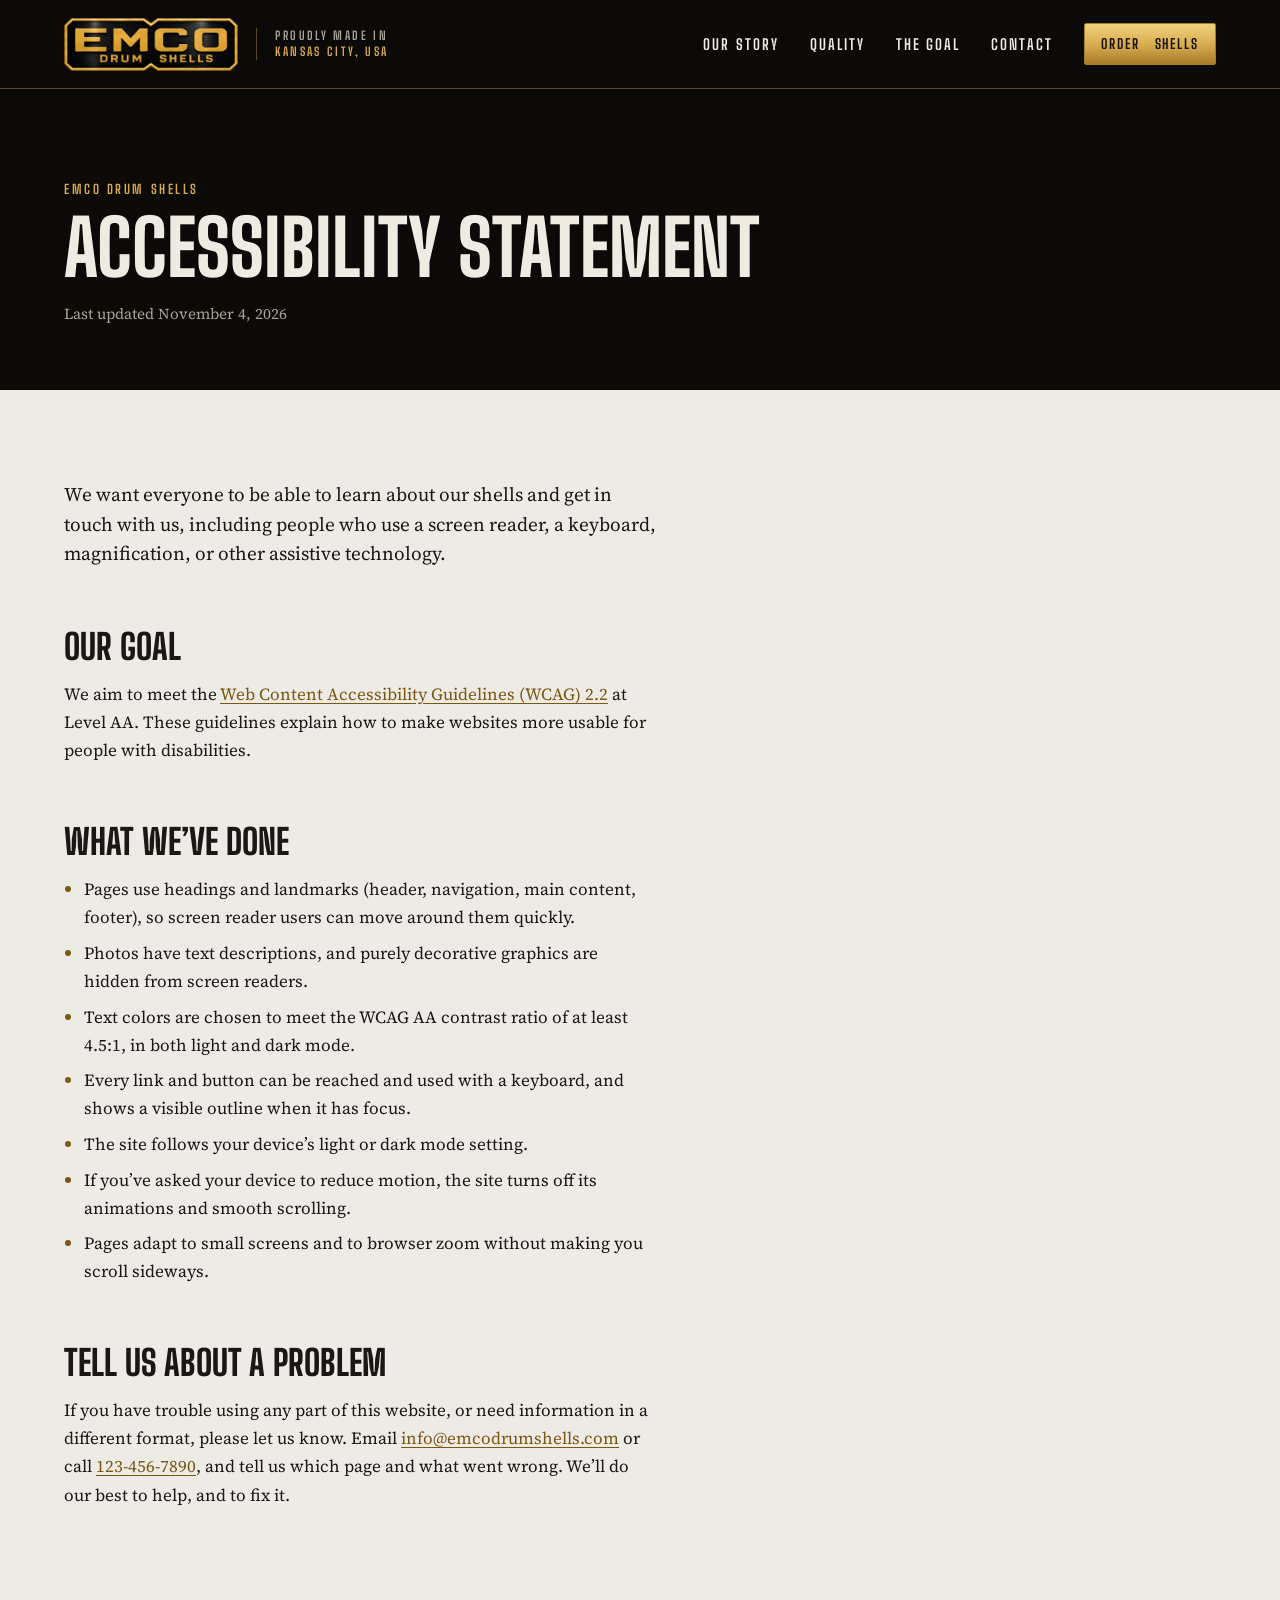
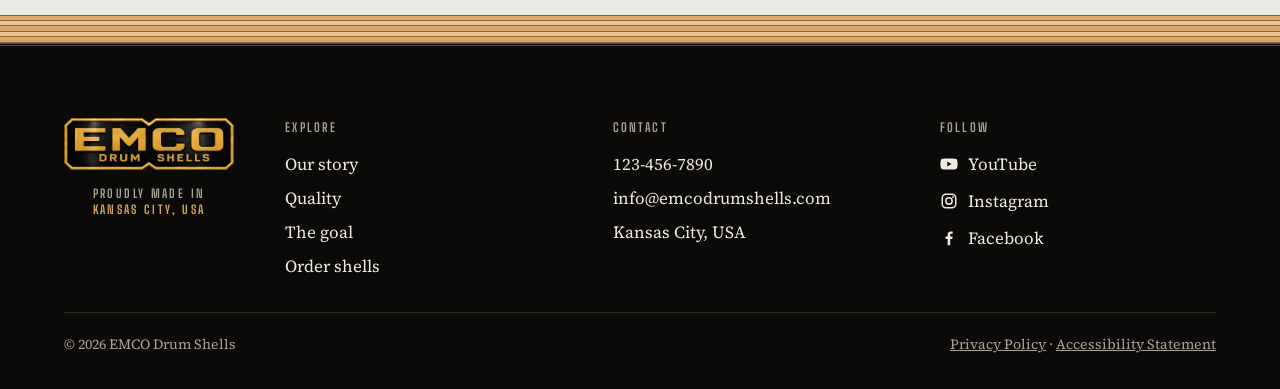
==== accessibility.html @ 79a6ce64 "Add privacy and accessibility pages and a mobile header menu Legal pages - privacy.html and accessib" ====
<!DOCTYPE html>
<html lang="en">
<head>
<meta charset="utf-8">
<meta name="viewport" content="width=device-width, initial-scale=1, viewport-fit=cover">
<title>Accessibility Statement · EMCO Drum Shells</title>
<link rel="icon" href="favicon.ico" sizes="16x16 32x32 48x48">
<link rel="icon" href="images/icon-192.png" type="image/png" sizes="192x192">
<link rel="apple-touch-icon" href="apple-touch-icon.png">
<link rel="preconnect" href="https://fonts.googleapis.com">
<link rel="preconnect" href="https://fonts.gstatic.com" crossorigin>
<link rel="stylesheet" href="https://fonts.googleapis.com/css2?family=Big+Shoulders+Display:wght@700;800;900&family=Big+Shoulders+Text:wght@600;700&family=Big+Shoulders+Stencil+Display:wght@800&family=Source+Serif+4:ital,opsz,wght@0,8..60,400;0,8..60,600;1,8..60,400&display=swap">
<link rel="stylesheet" href="styles.css">
<script src="site.js" defer></script>
</head>
<body>

<header class="masthead">
  <div class="wrap">
    <a class="brand" href="index.html">
      <img src="images/emco-logo.webp" width="800" height="243" alt="EMCO Drum Shells">
    </a>
    <p class="tagline">Proudly made in <span>Kansas City, USA</span></p>
    <nav class="nav" aria-label="Main">
      <ul class="nav-links">
        <li><a href="index.html#story">Our story</a></li>
        <li><a href="index.html#quality">Quality</a></li>
        <li><a href="index.html#goal">The goal</a></li>
        <li><a href="index.html#order">Contact</a></li>
      </ul>
      <a class="btn btn-gold" href="index.html#order">Order<span class="cta-more">&nbsp;shells</span></a>
      <details class="menu">
        <summary><span class="menu-icon" aria-hidden="true"></span><span class="visually-hidden">Menu</span></summary>
        <ul class="menu-panel">
          <li><a href="index.html#story">Our story</a></li>
          <li><a href="index.html#quality">Quality</a></li>
          <li><a href="index.html#goal">The goal</a></li>
          <li><a href="index.html#order">Contact</a></li>
        </ul>
      </details>
    </nav>
  </div>
</header>

<main>
  <header class="doc-head">
    <div class="wrap">
      <p class="eyebrow">EMCO Drum Shells</p>
      <h1>Accessibility Statement</h1>
      <p class="updated">Last updated November 4, 2026</p>
    </div>
  </header>

  <div class="doc">
    <div class="wrap">
      <div class="doc-body">
        <p class="lead">We want everyone to be able to learn about our shells and get in touch with us, including people who use a screen reader, a keyboard, magnification, or other assistive technology.</p>

        <h2>Our goal</h2>
        <p>We aim to meet the <a href="https://www.w3.org/TR/WCAG22/">Web Content Accessibility Guidelines (WCAG) 2.2</a> at Level AA. These guidelines explain how to make websites more usable for people with disabilities.</p>

        <h2>What we’ve done</h2>
        <ul>
          <li>Pages use headings and landmarks (header, navigation, main content, footer), so screen reader users can move around them quickly.</li>
          <li>Photos have text descriptions, and purely decorative graphics are hidden from screen readers.</li>
          <li>Text colors are chosen to meet the WCAG AA contrast ratio of at least 4.5:1, in both light and dark mode.</li>
          <li>Every link and button can be reached and used with a keyboard, and shows a visible outline when it has focus.</li>
          <li>The site follows your device’s light or dark mode setting.</li>
          <li>If you’ve asked your device to reduce motion, the site turns off its animations and smooth scrolling.</li>
          <li>Pages adapt to small screens and to browser zoom without making you scroll sideways.</li>
        </ul>

        <h2>Tell us about a problem</h2>
        <p>If you have trouble using any part of this website, or need information in a different format, please let us know. Email <a href="mailto:info@emcodrumshells.com">info@emcodrumshells.com</a> or call <a href="tel:+11234567890">123-456-7890</a>, and tell us which page and what went wrong. We’ll do our best to help, and to fix it.</p>
      </div>
    </div>
  </div>

  <div class="ply-edge" aria-hidden="true"></div>
</main>

<footer class="site-foot">
  <div class="wrap">
    <div class="foot-brand">
      <img src="images/emco-logo.webp" width="800" height="243" alt="EMCO Drum Shells">
      <p class="tagline">Proudly made in <span>Kansas City, USA</span></p>
    </div>
    <div class="foot-col">
      <h3>Explore</h3>
      <ul>
        <li><a href="index.html#story">Our story</a></li>
        <li><a href="index.html#quality">Quality</a></li>
        <li><a href="index.html#goal">The goal</a></li>
        <li><a href="index.html#order">Order shells</a></li>
      </ul>
    </div>
    <div class="foot-col foot-contact">
      <h3>Contact</h3>
      <ul>
        <li>123-456-7890</li>
        <li>info@emcodrumshells.com</li>
        <li>Kansas City, USA</li>
      </ul>
    </div>
    <div class="foot-col">
      <h3>Follow</h3>
      <ul class="social">
        <li><a href="#"><svg viewBox="0 0 24 24" aria-hidden="true"><path fill-rule="evenodd" d="M23 7.2a3 3 0 0 0-2.1-2.1C19 4.6 12 4.6 12 4.6s-7 0-8.9.5A3 3 0 0 0 1 7.2 31 31 0 0 0 .5 12a31 31 0 0 0 .5 4.8 3 3 0 0 0 2.1 2.1c1.9.5 8.9.5 8.9.5s7 0 8.9-.5a3 3 0 0 0 2.1-2.1 31 31 0 0 0 .5-4.8 31 31 0 0 0-.5-4.8zM9.7 15.2V8.8l5.6 3.2-5.6 3.2z"/></svg>YouTube</a></li>
        <li><a href="#"><svg viewBox="0 0 24 24" aria-hidden="true"><rect class="line" x="3" y="3" width="18" height="18" rx="5"/><circle class="line" cx="12" cy="12" r="4.2"/><circle cx="17.4" cy="6.6" r="1.25"/></svg>Instagram</a></li>
        <li><a href="#"><svg viewBox="0 0 24 24" aria-hidden="true"><path d="M13.6 21.5v-8.2h2.8l.4-3.3h-3.2V7.9c0-.9.3-1.6 1.6-1.6h1.7V3.4c-.3 0-1.3-.1-2.5-.1-2.5 0-4.2 1.5-4.2 4.3V10H7.4v3.3h2.8v8.2h3.4z"/></svg>Facebook</a></li>
      </ul>
    </div>
    <div class="legal">
      <span>&copy; 2026 EMCO Drum Shells</span>
      <span><a href="privacy.html">Privacy Policy</a> &middot; <a href="accessibility.html" aria-current="page">Accessibility Statement</a></span>
    </div>
  </div>
</footer>
</body>
</html>
---- styles.css ----
/* Layout: a black masthead carries the gold logo; the hero sets the headline over a dark shell photo, then the shop-floor photo straddles into a light ground;
   three chapters pair prose with a two-print collage (a large photo with a matted inset); a ply-edge band hands off to the black order band. */
:root {
  --ground: #EDEBE6;
  --ink: #1A1814;
  --muted: #5E5950;
  --rule: #CFCAC0;
  --band: #0B0A08;          /* heritage black */
  --band-ink: #EFEBE2;
  --band-muted: #A9A296;
  --band-line: #2A2722;
  --gold: #D6AA4E;          /* from the logo */
  --gold-hi: #F0D27E;
  --gold-lo: #A77A26;
  --gold-line: #5C4A22;
  --gold-ink: #7A5812;      /* gold for text on the light ground */
  --on-gold: #15110A;
  --veneer: #D9A86C;        /* maple */
  --veneer-alt: #E8C394;
  --glueline: #8E6234;

  --display: "Big Shoulders Display", "Arial Narrow", "Roboto Condensed", Impact, sans-serif;
  --label: "Big Shoulders Text", "Arial Narrow", "Roboto Condensed", sans-serif;
  --stencil: "Big Shoulders Stencil Display", "Big Shoulders Display", "Arial Narrow", Impact, sans-serif;
  --body: "Source Serif 4", "Source Serif Pro", Georgia, "Times New Roman", serif;

  --wrap: 1240px;
  --side: clamp(16px, 4vw, 44px);
  --head-h: 88px;
}
@media (prefers-color-scheme: dark) {
  :root:not([data-theme="light"]) {
    --ground: #161511; --ink: #ECE8DF; --muted: #A49E92; --rule: #2F2C26;
    --band: #0A0907; --band-ink: #EFEBE2; --band-muted: #A9A296; --band-line: #2A2722;
    --gold: #D6AA4E; --gold-hi: #F0D27E; --gold-lo: #A77A26; --gold-line: #5C4A22; --gold-ink: #DDB866; --on-gold: #15110A;
    --veneer: #D4A066; --veneer-alt: #E2BC8C; --glueline: #7A522A;
    color-scheme: dark;
  }
}
:root[data-theme="dark"] {
  --ground: #161511; --ink: #ECE8DF; --muted: #A49E92; --rule: #2F2C26;
  --band: #0A0907; --band-ink: #EFEBE2; --band-muted: #A9A296; --band-line: #2A2722;
  --gold: #D6AA4E; --gold-hi: #F0D27E; --gold-lo: #A77A26; --gold-line: #5C4A22; --gold-ink: #DDB866; --on-gold: #15110A;
  --veneer: #D4A066; --veneer-alt: #E2BC8C; --glueline: #7A522A;
  color-scheme: dark;
}

*, *::before, *::after { box-sizing: border-box; }
html { -webkit-text-size-adjust: 100%; }
@media (prefers-reduced-motion: no-preference) { html { scroll-behavior: smooth; } }
body {
  margin: 0;
  background: var(--ground);
  color: var(--ink);
  font-family: var(--body);
  font-size: 1.0625rem;
  line-height: 1.65;
  font-optical-sizing: auto;
}
body::before {
  content: ""; position: fixed; inset: 0 0 auto;
  height: env(safe-area-inset-top, 0px); z-index: 10;
  background: var(--band);
}
a { color: inherit; }
:focus-visible { outline: 2px solid var(--gold); outline-offset: 3px; }
img { max-width: 100%; }

.wrap {
  max-width: var(--wrap);
  margin-inline: auto;
  padding-left: max(var(--side), env(safe-area-inset-left, 0px));
  padding-right: max(var(--side), env(safe-area-inset-right, 0px));
}
.eyebrow {
  font-family: var(--label);
  font-weight: 700;
  font-size: .8rem;
  letter-spacing: .2em;
  text-transform: uppercase;
  margin: 0;
}

/* ---------- Masthead ---------- */
.masthead {
  position: sticky;
  top: env(safe-area-inset-top, 0px);
  z-index: 9;
  background: var(--band);
  color: var(--band-ink);
  border-bottom: 1px solid var(--gold-line);
}
.masthead .wrap {
  min-height: var(--head-h);
  display: flex;
  align-items: center;
  gap: 18px;
}
.brand { display: block; flex: none; line-height: 0; }
.brand img { display: block; height: 53px; width: auto; }
.tagline {
  margin: 0;
  padding-left: 18px;
  border-left: 1px solid var(--gold-line);
  font-family: var(--label);
  font-weight: 700;
  font-size: .74rem;
  line-height: 1.35;
  letter-spacing: .2em;
  text-transform: uppercase;
  color: var(--band-muted);
  white-space: nowrap;
}
.tagline span { display: block; color: var(--gold); }

.nav { display: flex; align-items: center; gap: clamp(18px, 2.4vw, 34px); margin-left: auto; }
.nav-links { display: flex; gap: clamp(18px, 2.4vw, 34px); list-style: none; margin: 0; padding: 0; }
.nav-links a {
  font-family: var(--label);
  font-weight: 700;
  font-size: .92rem;
  letter-spacing: .14em;
  text-transform: uppercase;
  text-decoration: none;
  padding-block: 6px;
  border-bottom: 2px solid transparent;
  transition: border-color .2s, color .2s;
}
.nav-links a:hover { border-bottom-color: var(--gold); color: var(--gold); }

.btn {
  display: inline-flex;
  align-items: center;
  gap: 10px;
  font-family: var(--label);
  font-weight: 700;
  font-size: .95rem;
  letter-spacing: .14em;
  text-transform: uppercase;
  text-decoration: none;
  white-space: nowrap;
  padding: 12px 20px 11px;
  border-radius: 2px;
  border: 1px solid transparent;
  transition: transform .15s, border-color .2s, color .2s, filter .2s;
}
.btn:hover { transform: translateY(-1px); }
.btn-gold {
  background: linear-gradient(to bottom, var(--gold-hi), var(--gold) 55%, var(--gold-lo));
  border-color: var(--gold-lo);
  color: var(--on-gold);
}
.btn-gold:hover { filter: brightness(1.06); }
.btn-line { border-color: var(--gold-line); color: var(--band-ink); }
.btn-line:hover { border-color: var(--gold); color: var(--gold); }
.masthead .btn { padding: 9px 16px 8px; font-size: .85rem; }

/* Menu: a <details> disclosure that replaces the inline links at ≤1080px. The summary is the hamburger,
   and the panel drops below the masthead, its containing block (sticky counts as positioned). */
.menu { display: none; }
.menu > summary {
  list-style: none;
  display: block;
  position: relative;
  width: 42px;
  height: 42px;
  border: 1px solid var(--gold-line);
  border-radius: 2px;
  color: var(--band-ink);
  cursor: pointer;
  transition: border-color .2s, color .2s;
}
.menu > summary::-webkit-details-marker { display: none; }
.menu > summary:hover, .menu[open] > summary { border-color: var(--gold); color: var(--gold); }
.menu-icon, .menu-icon::before, .menu-icon::after {
  position: absolute;
  width: 20px;
  height: 2px;
  border-radius: 1px;
  background: currentColor;
}
.menu-icon { left: 50%; top: 50%; margin: -1px 0 0 -10px; }
.menu-icon::before, .menu-icon::after { content: ""; left: 0; }
.menu-icon::before { top: -6px; }
.menu-icon::after { top: 6px; }
.menu[open] .menu-icon { background: transparent; }
.menu[open] .menu-icon::before { top: 0; transform: rotate(45deg); }
.menu[open] .menu-icon::after { top: 0; transform: rotate(-45deg); }
@media (prefers-reduced-motion: no-preference) {
  .menu-icon::before, .menu-icon::after { transition: top .2s, transform .2s; }
}
.menu-panel {
  position: absolute;
  left: 0;
  right: 0;
  top: calc(100% + 1px);
  list-style: none;
  margin: 0;
  padding: 4px max(var(--side), env(safe-area-inset-right, 0px)) 12px max(var(--side), env(safe-area-inset-left, 0px));
  background: var(--band);
  border-bottom: 1px solid var(--gold-line);
  box-shadow: 0 16px 28px rgb(0 0 0 / .35);
}
.menu-panel li + li { border-top: 1px solid var(--band-line); }
.menu-panel a {
  display: block;
  padding: 14px 0;
  font-family: var(--label);
  font-weight: 700;
  font-size: 1rem;
  letter-spacing: .14em;
  text-transform: uppercase;
  text-decoration: none;
  transition: color .2s;
}
.menu-panel a:hover { color: var(--gold); }

.visually-hidden {
  position: absolute !important;
  width: 1px;
  height: 1px;
  margin: -1px;
  padding: 0;
  overflow: hidden;
  clip-path: inset(50%);
  white-space: nowrap;
  border: 0;
}

/* ---------- Hero ---------- */
.hero { color: var(--band-ink); }
/* The shell photo sits behind the headline; its own black left half holds the type, and it fades to black at the foot. */
.hero-top {
  background:
    linear-gradient(to bottom, transparent 62%, var(--band)),
    linear-gradient(to right, var(--band) 0%, color-mix(in srgb, var(--band) 55%, transparent) 34%, transparent 58%),
    url("images/hero-shell.jpg") right center / cover no-repeat,
    var(--band);
}
.hero-top .wrap {
  padding-block: clamp(56px, 9vw, 140px) clamp(48px, 7vw, 112px);
  display: grid;
  gap: clamp(28px, 3.6vw, 44px);
}
.hero-floor {
  --straddle: clamp(70px, 13vw, 210px);
  background: linear-gradient(to bottom, var(--band) calc(100% - var(--straddle)), var(--ground) calc(100% - var(--straddle)));
}
.hero .eyebrow { color: var(--gold); }
.hero h1 {
  font-family: var(--display);
  font-weight: 800;
  text-transform: uppercase;
  font-size: clamp(2.5rem, 5.6vw, 5rem);
  line-height: .86;
  letter-spacing: .004em;
  margin: 14px 0 0;
  text-wrap: balance;
  max-width: 12.5em;
}
.hero h1 span { display: block; color: var(--gold); margin-top: .12em; }
.hero h1 .no-more { color: var(--band-ink); }
.hero-meta {
  display: grid;
  grid-template-columns: minmax(0, 1fr) auto;
  align-items: end;
  gap: 24px 48px;
}
.lede { margin: 0; max-width: 50ch; font-size: clamp(1.1rem, 1.6vw, 1.28rem); line-height: 1.55; color: var(--band-ink); }
.actions { display: flex; flex-wrap: wrap; gap: 12px; }

.floor { margin: 0; }
.floor-photo {
  position: relative;
  aspect-ratio: 2000 / 1120;
  max-width: 100%;
  border-radius: 2px;
  overflow: hidden;
  background: var(--band-line);
}
.floor-photo img { display: block; width: 100%; height: 100%; object-fit: cover; }
.press { position: absolute; left: var(--x); top: var(--y); width: 0; height: 0; }
.press::before {
  content: "";
  position: absolute; left: -5px; top: -5px;
  width: 10px; height: 10px; border-radius: 50%;
  background: var(--gold);
  box-shadow: 0 0 0 3px rgb(0 0 0 / .4);
}
.press span {
  position: absolute;
  bottom: 32px; left: 0;
  transform: translateX(-50%);
  font-family: var(--stencil);
  font-weight: 800;
  font-size: clamp(.95rem, 1.35vw, 1.2rem);
  line-height: 1;
  letter-spacing: .03em;
  white-space: nowrap;
  background: linear-gradient(to bottom, var(--gold-hi), var(--gold) 60%);
  color: var(--on-gold);
  padding: 5px 8px 4px;
  border-radius: 2px;
  box-shadow: 0 2px 8px rgb(0 0 0 / .35);
  transition: transform .2s ease;
}
.press span::after {
  content: "";
  position: absolute; top: 100%; left: 50%;
  width: 2px; height: 27px;
  background: var(--gold);
  transform: translateX(-50%);
}
.press.is-lit span { transform: translateX(-50%) translateY(-5px) scale(1.14); }

.floor figcaption {
  display: flex;
  flex-wrap: wrap;
  align-items: center;
  justify-content: space-between;
  gap: 12px 24px;
  padding-top: 14px;
  color: var(--muted);
  font-size: .95rem;
}
.sizes { display: flex; flex-wrap: wrap; gap: 6px; list-style: none; margin: 0; padding: 0; }
.sizes li {
  font-family: var(--stencil);
  font-weight: 800;
  font-size: 1.05rem;
  line-height: 1;
  color: var(--ink);
  border: 1px solid var(--rule);
  border-radius: 2px;
  padding: 6px 9px 5px;
  transition: background-color .2s, border-color .2s, color .2s;
}
.sizes li.is-lit { background: var(--gold); border-color: var(--gold); color: var(--on-gold); }

@media (prefers-reduced-motion: no-preference) {
  .press span { animation: drop .6s cubic-bezier(.2, .8, .3, 1.2) both; animation-delay: calc(var(--i) * 90ms + 250ms); }
  .press::before { animation: ping 1.6s ease-out 2; animation-delay: calc(var(--i) * 90ms + 500ms); }
}
@keyframes drop { from { transform: translateX(-50%) translateY(-14px); } }
@keyframes ping {
  0% { box-shadow: 0 0 0 3px rgb(0 0 0 / .4), 0 0 0 0 var(--gold); }
  100% { box-shadow: 0 0 0 3px rgb(0 0 0 / .4), 0 0 0 16px transparent; }
}

/* ---------- Chapters ---------- */
.chapter { padding-block: clamp(64px, 9vw, 128px); scroll-margin-top: var(--head-h); }
.chapter + .chapter { border-top: 3px double var(--rule); }
.chapter .wrap {
  display: grid;
  grid-template-columns: minmax(0, 1fr) minmax(0, 440px);
  gap: 32px clamp(32px, 7vw, 112px);
  align-items: start;
}
.chapter.flip .wrap { grid-template-columns: minmax(0, 440px) minmax(0, 1fr); }
.chapter.flip .prose { grid-column: 2; grid-row: 1; }
.chapter.flip .collage { grid-column: 1; grid-row: 1; }
.prose { min-width: 0; }
.prose .eyebrow { color: var(--gold-ink); margin-bottom: 14px; }
.prose h2.eyebrow { font-family: var(--label); font-weight: 700; font-size: .8rem; line-height: inherit; }
.chapter h2 {
  font-family: var(--display);
  font-weight: 800;
  text-transform: uppercase;
  font-size: clamp(2.6rem, 6vw, 4.8rem);
  line-height: .88;
  margin: 0 0 .4em;
  text-wrap: balance;
}
.prose p { max-width: 62ch; margin: 0 0 1.05em; }
.prose p.lead { font-size: clamp(1.15rem, 1.5vw, 1.3rem); line-height: 1.55; }
.prose p:last-child { margin-bottom: 0; }
.prose p.statement {
  font-family: var(--display);
  font-weight: 700;
  font-size: clamp(1.9rem, 3.4vw, 2.8rem);
  line-height: 1.02;
  letter-spacing: .005em;
  color: var(--gold-ink);
  text-wrap: balance;
  max-width: 22ch;
  margin: .6em 0 .55em;
}
.statement em { font-style: normal; color: var(--ink); }

/* Collage: a large print with a matted inset laid over its lower corner */
.collage { margin: 0; min-width: 0; }
.collage img { display: block; width: 100%; height: auto; }
.collage .main { border-radius: 2px; }
.collage .inset {
  position: relative;
  z-index: 1;
  width: 56%;
  margin: -24% -8% 0 auto;
  border: 8px solid var(--ground);
  background: var(--ground);
  box-shadow: 0 16px 34px rgb(0 0 0 / .24);
}
.chapter.flip .collage .inset { margin: -24% auto 0 -8%; }
.collage figcaption {
  font-family: var(--label);
  font-weight: 700;
  font-size: .76rem;
  letter-spacing: .16em;
  text-transform: uppercase;
  color: var(--muted);
  margin-top: 14px;
}
.collage figcaption span { color: var(--gold-ink); }

/* Lineage: the three eras named in the story, in order */
.lineage {
  grid-column: 1 / -1;
  list-style: none;
  margin: clamp(24px, 4vw, 48px) 0 0;
  padding: 0;
  display: grid;
  grid-template-columns: repeat(3, minmax(0, 1fr));
  border-top: 2px solid var(--ink);
}
.lineage li { position: relative; padding: 26px 32px 0 0; min-width: 0; }
.lineage li::before {
  content: "";
  position: absolute; top: -8px; left: 0;
  width: 14px; height: 14px; border-radius: 50%;
  background: var(--ground);
  border: 2px solid var(--ink);
}
.lineage li:last-child::before { background: var(--gold); border-color: var(--gold); }
.lineage .era { font-family: var(--label); font-weight: 700; font-size: .78rem; letter-spacing: .18em; text-transform: uppercase; color: var(--gold-ink); }
.lineage h3 { font-family: var(--display); font-weight: 800; text-transform: uppercase; font-size: 1.7rem; line-height: 1; margin: 8px 0 8px; }
.lineage p { margin: 0; color: var(--muted); font-size: 1rem; line-height: 1.55; max-width: 34ch; }

/* What gives a shell its life */
.factors { grid-column: 1 / -1; margin-top: clamp(24px, 4vw, 48px); }
.factors .eyebrow { color: var(--gold-ink); margin-bottom: 18px; }
.factors ul { list-style: none; margin: 0; padding: 0; display: grid; grid-template-columns: repeat(3, minmax(0, 1fr)); gap: 0 clamp(20px, 3vw, 40px); }
.factors li { border-top: 1px solid var(--rule); padding-top: 18px; min-width: 0; }
.ply-swatch {
  display: block;
  width: 56px; height: 15px;
  margin-bottom: 16px;
  border-radius: 1px;
  background: linear-gradient(to bottom,
    var(--glueline) 0 1px, var(--veneer) 1px 4px, var(--glueline) 4px 5px,
    var(--veneer-alt) 5px 8px, var(--glueline) 8px 9px, var(--veneer) 9px 13px,
    var(--glueline) 13px 14px, var(--veneer-alt) 14px 15px);
}
.factors li:nth-child(2) .ply-swatch { background: linear-gradient(to bottom,
    var(--glueline) 0 2px, var(--veneer) 2px 6px, var(--glueline) 6px 8px, var(--veneer-alt) 8px 13px, var(--glueline) 13px 15px); }
.factors li:nth-child(3) .ply-swatch { background: linear-gradient(to bottom,
    var(--glueline) 0 1px, var(--veneer-alt) 1px 3px, var(--glueline) 3px 4px, var(--veneer) 4px 6px, var(--glueline) 6px 7px,
    var(--veneer-alt) 7px 9px, var(--glueline) 9px 10px, var(--veneer) 10px 12px, var(--glueline) 12px 13px, var(--veneer-alt) 13px 15px); }
.factors h3 { font-family: var(--display); font-weight: 800; text-transform: uppercase; font-size: 1.6rem; line-height: 1; margin: 0 0 8px; }
.factors li p { margin: 0; color: var(--muted); font-size: 1rem; line-height: 1.55; max-width: 32ch; }

/* ---------- Ply edge + order band ---------- */
.ply-edge {
  height: 28px;
  background: linear-gradient(to bottom,
    var(--glueline) 0 1px, var(--veneer) 1px 5px, var(--glueline) 5px 6px,
    var(--veneer-alt) 6px 10px, var(--glueline) 10px 11px, var(--veneer) 11px 16px,
    var(--glueline) 16px 17px, var(--veneer-alt) 17px 21px, var(--glueline) 21px 22px,
    var(--veneer) 22px 27px, var(--glueline) 27px 28px);
}
.order { background: var(--band); color: var(--band-ink); scroll-margin-top: var(--head-h); }
.order .wrap {
  padding-block: clamp(64px, 9vw, 120px);
  display: grid;
  grid-template-columns: minmax(0, 1.1fr) minmax(0, 1fr);
  gap: 40px clamp(32px, 7vw, 112px);
  align-items: start;
}
.order .eyebrow { color: var(--gold); margin-bottom: 14px; }
.order h2 {
  font-family: var(--display);
  font-weight: 800;
  text-transform: uppercase;
  font-size: clamp(2.6rem, 5.6vw, 4.6rem);
  line-height: .88;
  margin: 0 0 .4em;
  text-wrap: balance;
}
.order p { margin: 0; max-width: 48ch; color: var(--band-ink); font-size: clamp(1.08rem, 1.4vw, 1.2rem); line-height: 1.6; }
.contact { margin: 0; display: grid; }
.contact > div {
  display: grid;
  grid-template-columns: minmax(0, 1fr) auto;
  align-items: center;
  gap: 4px 16px;
  padding-block: 18px;
  border-top: 1px solid var(--band-line);
}
.contact > div:last-child { border-bottom: 1px solid var(--band-line); }
.contact dt { grid-column: 1 / -1; font-family: var(--label); font-weight: 700; font-size: .76rem; letter-spacing: .18em; text-transform: uppercase; color: var(--band-muted); }
.contact dd { margin: 0; min-width: 0; font-family: var(--display); font-weight: 700; font-size: clamp(1.45rem, 2.6vw, 2rem); line-height: 1.1; letter-spacing: .01em; overflow-wrap: anywhere; }
.contact dd a { text-decoration: none; }
.contact dd a:hover { color: var(--gold); }
.copy {
  font-family: var(--label);
  font-weight: 700;
  font-size: .76rem;
  letter-spacing: .16em;
  text-transform: uppercase;
  color: var(--band-ink);
  background: transparent;
  border: 1px solid var(--gold-line);
  border-radius: 2px;
  padding: 7px 12px 6px;
  min-width: 82px;
  cursor: pointer;
  transition: border-color .2s, color .2s;
}
.copy:hover { border-color: var(--gold); color: var(--gold); }

/* ---------- Document pages (privacy.html, accessibility.html) ---------- */
/* A black title band under the masthead, then a single readable column on the light ground. */
.doc-head { background: var(--band); color: var(--band-ink); }
.doc-head .wrap { padding-block: clamp(48px, 7vw, 104px) clamp(40px, 5vw, 72px); }
.doc-head .eyebrow { color: var(--gold); }
.doc-head h1 {
  font-family: var(--display);
  font-weight: 800;
  text-transform: uppercase;
  font-size: clamp(2.6rem, 6vw, 4.8rem);
  line-height: .88;
  margin: 14px 0 0;
  text-wrap: balance;
}
.doc-head .updated { margin: 20px 0 0; color: var(--band-muted); font-size: .95rem; }
.doc .wrap { padding-block: clamp(48px, 7vw, 96px); }
.doc-body { max-width: 66ch; }
.doc-body .lead { font-size: clamp(1.15rem, 1.5vw, 1.3rem); line-height: 1.55; }
.doc-body h2 {
  font-family: var(--display);
  font-weight: 800;
  text-transform: uppercase;
  font-size: clamp(1.7rem, 3vw, 2.2rem);
  line-height: 1;
  margin: 1.7em 0 .45em;
}
.doc-body p, .doc-body ul { margin: 0 0 1em; }
.doc-body ul { padding-left: 1.2em; }
.doc-body li { margin-bottom: .45em; }
.doc-body li::marker { color: var(--gold-ink); }
.doc-body a { color: var(--gold-ink); text-underline-offset: .15em; overflow-wrap: anywhere; }
.doc-body a:hover { color: var(--ink); }
/* The bright gold focus ring is only 1.8:1 on the light ground; the darker gold clears 3:1 in both schemes. */
.doc :focus-visible { outline-color: var(--gold-ink); }

/* ---------- Footer ---------- */
.site-foot { background: var(--band); color: var(--band-ink); border-top: 3px double var(--gold-line); }
.site-foot .wrap {
  padding-block: clamp(48px, 6vw, 72px) 32px;
  display: grid;
  grid-template-columns: auto repeat(3, minmax(0, 1fr));
  gap: 32px clamp(24px, 4vw, 56px);
  align-items: start;
}
/* Logo with the made-in tagline centered beneath it; the block shrinks to the logo's width even when it spans the grid row. */
.foot-brand { display: grid; justify-items: center; justify-self: start; gap: 16px; }
.foot-brand img { display: block; width: 170px; height: auto; }
.foot-brand .tagline { padding-left: 0; border-left: 0; text-align: center; }
.foot-col { min-width: 0; overflow-wrap: anywhere; }
.foot-col h3 { font-family: var(--label); font-weight: 700; font-size: .76rem; letter-spacing: .18em; text-transform: uppercase; color: var(--band-muted); margin: 0 0 12px; }
.foot-col ul { list-style: none; margin: 0; padding: 0; display: grid; gap: 6px; }
.foot-col a { text-decoration: none; }
.foot-col a:hover { color: var(--gold); }
.social a { display: inline-flex; align-items: center; gap: 10px; }
.social svg { width: 18px; height: 18px; flex: none; fill: currentColor; }
.social svg .line { fill: none; stroke: currentColor; stroke-width: 2; }
.legal {
  grid-column: 1 / -1;
  display: flex;
  flex-wrap: wrap;
  justify-content: space-between;
  gap: 8px 24px;
  border-top: 1px solid var(--band-line);
  padding-top: 20px;
  font-size: .88rem;
  color: var(--band-muted);
}

/* ---------- Narrow screens ---------- */
@media (max-width: 1080px) {
  .nav-links { display: none; }
  .menu { display: block; }
  .nav { gap: 10px; }
}
@media (max-width: 860px) {
  .hero-meta { grid-template-columns: minmax(0, 1fr); }
  .chapter .wrap, .chapter.flip .wrap { grid-template-columns: minmax(0, 1fr); }
  .chapter.flip .prose, .chapter.flip .collage { grid-column: auto; grid-row: auto; }
  .collage { max-width: 560px; }
  .collage .inset, .chapter.flip .collage .inset { width: 58%; margin: -20% 0 0 auto; }
  .chapter.flip .collage .inset { margin: -20% auto 0 0; }
  .order .wrap { grid-template-columns: minmax(0, 1fr); }
  .site-foot .wrap { grid-template-columns: repeat(3, minmax(0, 1fr)); }
  .foot-brand { grid-column: 1 / -1; }
}
@media (max-width: 640px) {
  :root { --head-h: 70px; }
  .masthead .wrap { gap: 12px; }
  .brand img { height: 39px; }
  .masthead .tagline { padding-left: 12px; font-size: .62rem; letter-spacing: .16em; }
  .presses { display: none; }
  .hero-top {
    background:
      linear-gradient(to bottom, color-mix(in srgb, var(--band) 40%, transparent), var(--band) 96%),
      url("images/hero-shell.jpg") 70% center / cover no-repeat,
      var(--band);
  }
  .lineage { grid-template-columns: minmax(0, 1fr); border-top: 0; border-left: 2px solid var(--ink); margin-left: 7px; }
  .lineage li { padding: 0 0 28px 26px; }
  .lineage li:last-child { padding-bottom: 0; }
  .lineage li::before { top: 4px; left: -8px; }
  .factors ul { grid-template-columns: minmax(0, 1fr); gap: 24px; }
  .site-foot .wrap { grid-template-columns: minmax(0, 1fr) minmax(0, 1fr); }
  .foot-contact { grid-column: 1 / -1; order: 3; }
  .legal { order: 4; }
}
@media (max-width: 480px) {
  .cta-more { display: none; }
  .masthead .btn { padding-inline: 12px; }
  /* Logo, Order and the menu button fill a phone-width header; the made-in line stays in the footer. */
  .masthead .tagline { display: none; }
}
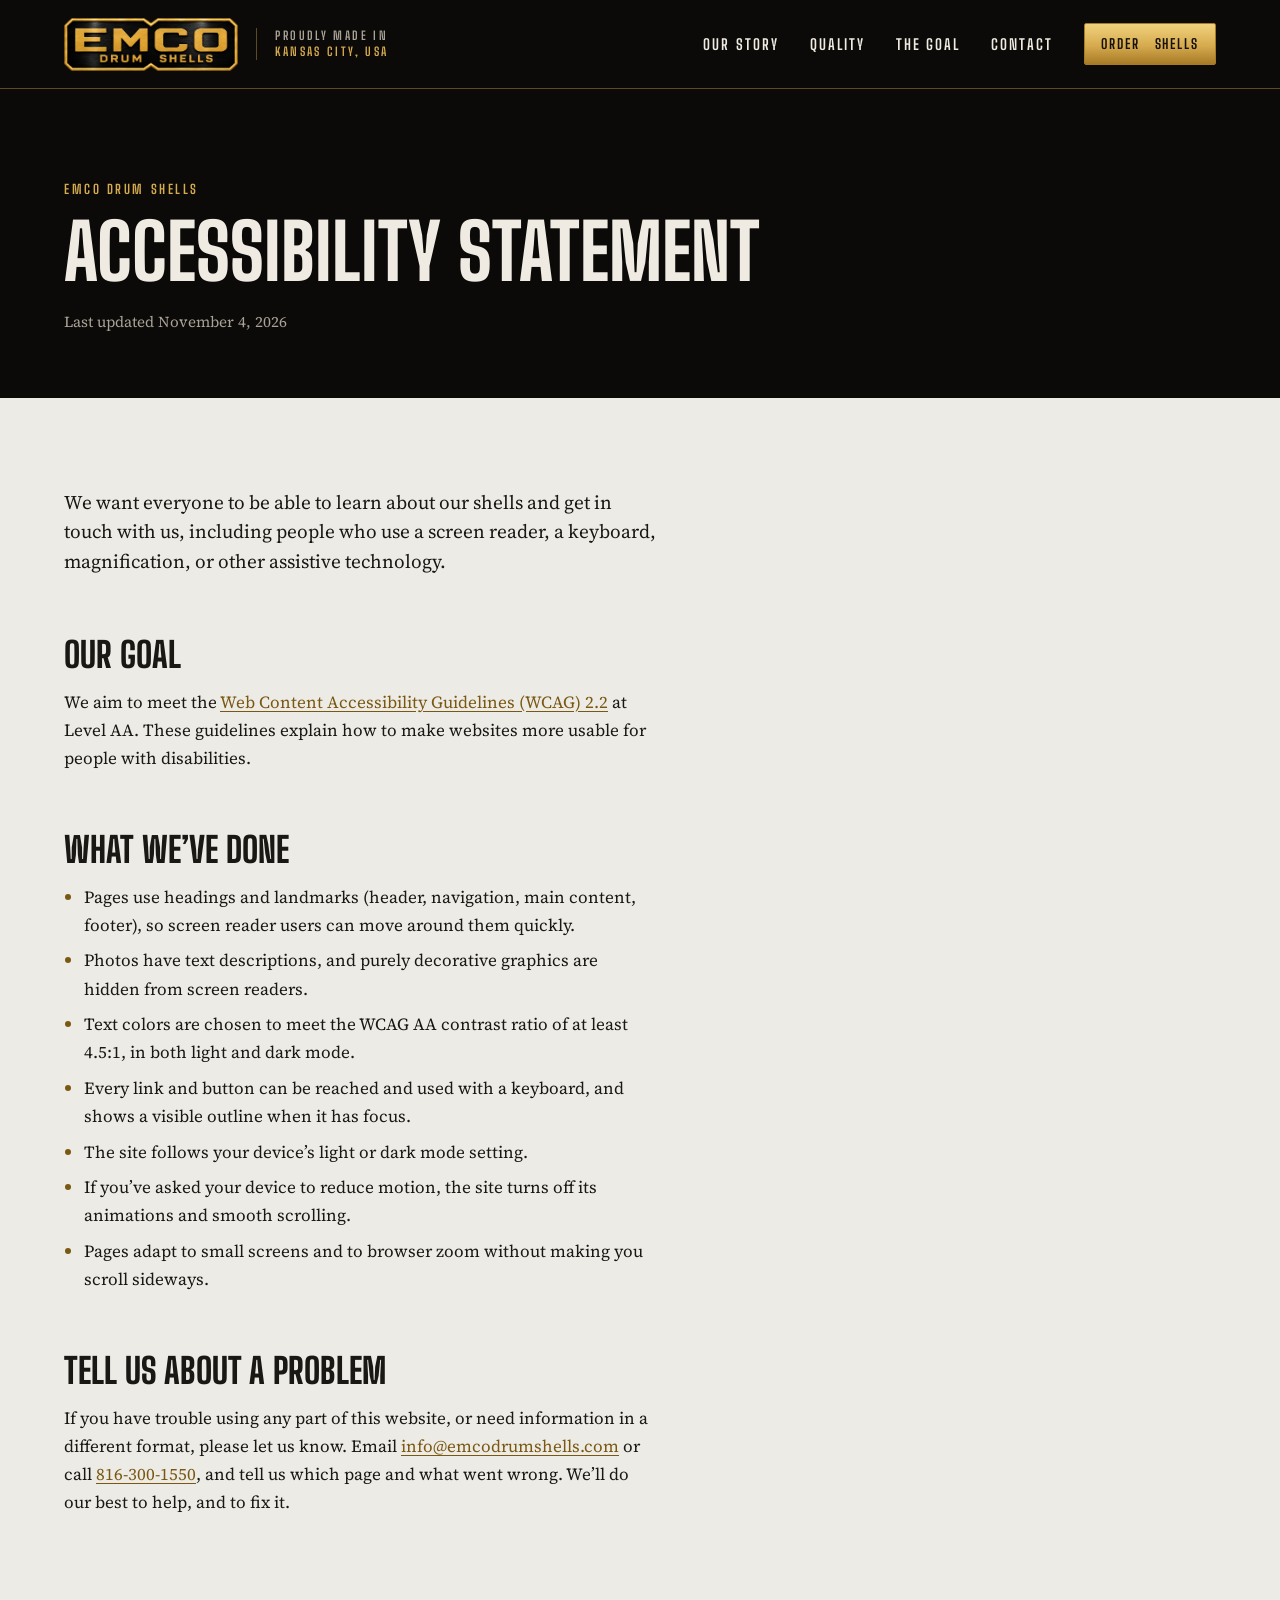
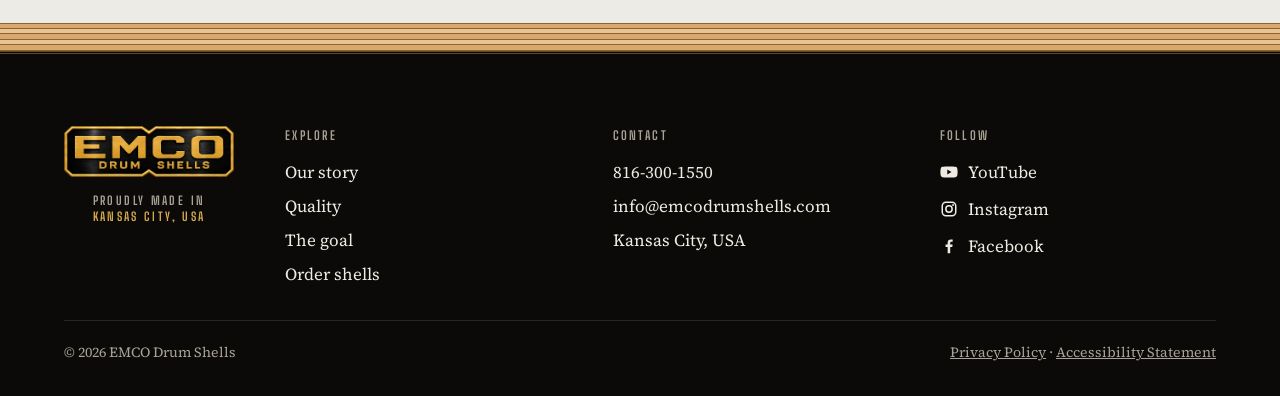
==== commit a9b75b06: "Replace placeholder phone number with 816-300-1550 Update the order band, footers, and legal-page co" ====
--- a/accessibility.html
+++ b/accessibility.html
@@ -71,7 +71,7 @@
         </ul>
 
         <h2>Tell us about a problem</h2>
-        <p>If you have trouble using any part of this website, or need information in a different format, please let us know. Email <a href="mailto:info@emcodrumshells.com">info@emcodrumshells.com</a> or call <a href="tel:+11234567890">123-456-7890</a>, and tell us which page and what went wrong. We’ll do our best to help, and to fix it.</p>
+        <p>If you have trouble using any part of this website, or need information in a different format, please let us know. Email <a href="mailto:info@emcodrumshells.com">info@emcodrumshells.com</a> or call <a href="tel:+18163001550">816-300-1550</a>, and tell us which page and what went wrong. We’ll do our best to help, and to fix it.</p>
       </div>
     </div>
   </div>
@@ -97,7 +97,7 @@
     <div class="foot-col foot-contact">
       <h3>Contact</h3>
       <ul>
-        <li>123-456-7890</li>
+        <li>816-300-1550</li>
         <li>info@emcodrumshells.com</li>
         <li>Kansas City, USA</li>
       </ul>
--- a/styles.css
+++ b/styles.css
@@ -252,7 +252,7 @@
   font-weight: 800;
   text-transform: uppercase;
   font-size: clamp(2.5rem, 5.6vw, 5rem);
-  line-height: .86;
+  line-height: .96;
   letter-spacing: .004em;
   margin: 14px 0 0;
   text-wrap: balance;
@@ -367,7 +367,7 @@
   font-weight: 800;
   text-transform: uppercase;
   font-size: clamp(2.6rem, 6vw, 4.8rem);
-  line-height: .88;
+  line-height: .98;
   margin: 0 0 .4em;
   text-wrap: balance;
 }
@@ -412,11 +412,12 @@
 }
 .collage figcaption span { color: var(--gold-ink); }
 
-/* Lineage: the three eras named in the story, in order */
+/* Bio: Brian's work history as a timeline, oldest first; the gold dot marks today. */
+.bio { grid-column: 1 / -1; margin-top: clamp(24px, 4vw, 48px); }
+.bio .eyebrow { color: var(--gold-ink); margin-bottom: 22px; }
 .lineage {
-  grid-column: 1 / -1;
   list-style: none;
-  margin: clamp(24px, 4vw, 48px) 0 0;
+  margin: 0;
   padding: 0;
   display: grid;
   grid-template-columns: repeat(3, minmax(0, 1fr));
@@ -435,9 +436,19 @@
 .lineage h3 { font-family: var(--display); font-weight: 800; text-transform: uppercase; font-size: 1.7rem; line-height: 1; margin: 8px 0 8px; }
 .lineage p { margin: 0; color: var(--muted); font-size: 1rem; line-height: 1.55; max-width: 34ch; }
 
-/* What gives a shell its life */
+/* Brian's design mantra, then its three parts, each with a ply-section swatch */
 .factors { grid-column: 1 / -1; margin-top: clamp(24px, 4vw, 48px); }
-.factors .eyebrow { color: var(--gold-ink); margin-bottom: 18px; }
+.factors .eyebrow { color: var(--gold-ink); margin-bottom: 10px; }
+.mantra {
+  font-family: var(--display);
+  font-weight: 800;
+  text-transform: uppercase;
+  font-size: clamp(2.2rem, 5vw, 3.8rem);
+  line-height: .92;
+  color: var(--gold-ink);
+  text-wrap: balance;
+  margin: 0 0 clamp(22px, 3vw, 34px);
+}
 .factors ul { list-style: none; margin: 0; padding: 0; display: grid; grid-template-columns: repeat(3, minmax(0, 1fr)); gap: 0 clamp(20px, 3vw, 40px); }
 .factors li { border-top: 1px solid var(--rule); padding-top: 18px; min-width: 0; }
 .ply-swatch {
@@ -450,11 +461,13 @@
     var(--veneer-alt) 5px 8px, var(--glueline) 8px 9px, var(--veneer) 9px 13px,
     var(--glueline) 13px 14px, var(--veneer-alt) 14px 15px);
 }
+/* Thicker ply: two heavy plies. Less glue: a single hairline glue line. The best wood: solid grain, no glue at all. */
+.factors li:nth-child(1) .ply-swatch { background: linear-gradient(to bottom,
+    var(--glueline) 0 1px, var(--veneer) 1px 7px, var(--glueline) 7px 8px, var(--veneer-alt) 8px 14px, var(--glueline) 14px 15px); }
 .factors li:nth-child(2) .ply-swatch { background: linear-gradient(to bottom,
-    var(--glueline) 0 2px, var(--veneer) 2px 6px, var(--glueline) 6px 8px, var(--veneer-alt) 8px 13px, var(--glueline) 13px 15px); }
+    var(--veneer) 0 7px, var(--glueline) 7px 8px, var(--veneer-alt) 8px 15px); }
 .factors li:nth-child(3) .ply-swatch { background: linear-gradient(to bottom,
-    var(--glueline) 0 1px, var(--veneer-alt) 1px 3px, var(--glueline) 3px 4px, var(--veneer) 4px 6px, var(--glueline) 6px 7px,
-    var(--veneer-alt) 7px 9px, var(--glueline) 9px 10px, var(--veneer) 10px 12px, var(--glueline) 12px 13px, var(--veneer-alt) 13px 15px); }
+    var(--veneer-alt) 0 2px, var(--veneer) 2px 6px, var(--veneer-alt) 6px 7px, var(--veneer) 7px 11px, var(--veneer-alt) 11px 12px, var(--veneer) 12px 15px); }
 .factors h3 { font-family: var(--display); font-weight: 800; text-transform: uppercase; font-size: 1.6rem; line-height: 1; margin: 0 0 8px; }
 .factors li p { margin: 0; color: var(--muted); font-size: 1rem; line-height: 1.55; max-width: 32ch; }
 
@@ -481,7 +494,7 @@
   font-weight: 800;
   text-transform: uppercase;
   font-size: clamp(2.6rem, 5.6vw, 4.6rem);
-  line-height: .88;
+  line-height: .98;
   margin: 0 0 .4em;
   text-wrap: balance;
 }
@@ -527,7 +540,7 @@
   font-weight: 800;
   text-transform: uppercase;
   font-size: clamp(2.6rem, 6vw, 4.8rem);
-  line-height: .88;
+  line-height: .98;
   margin: 14px 0 0;
   text-wrap: balance;
 }
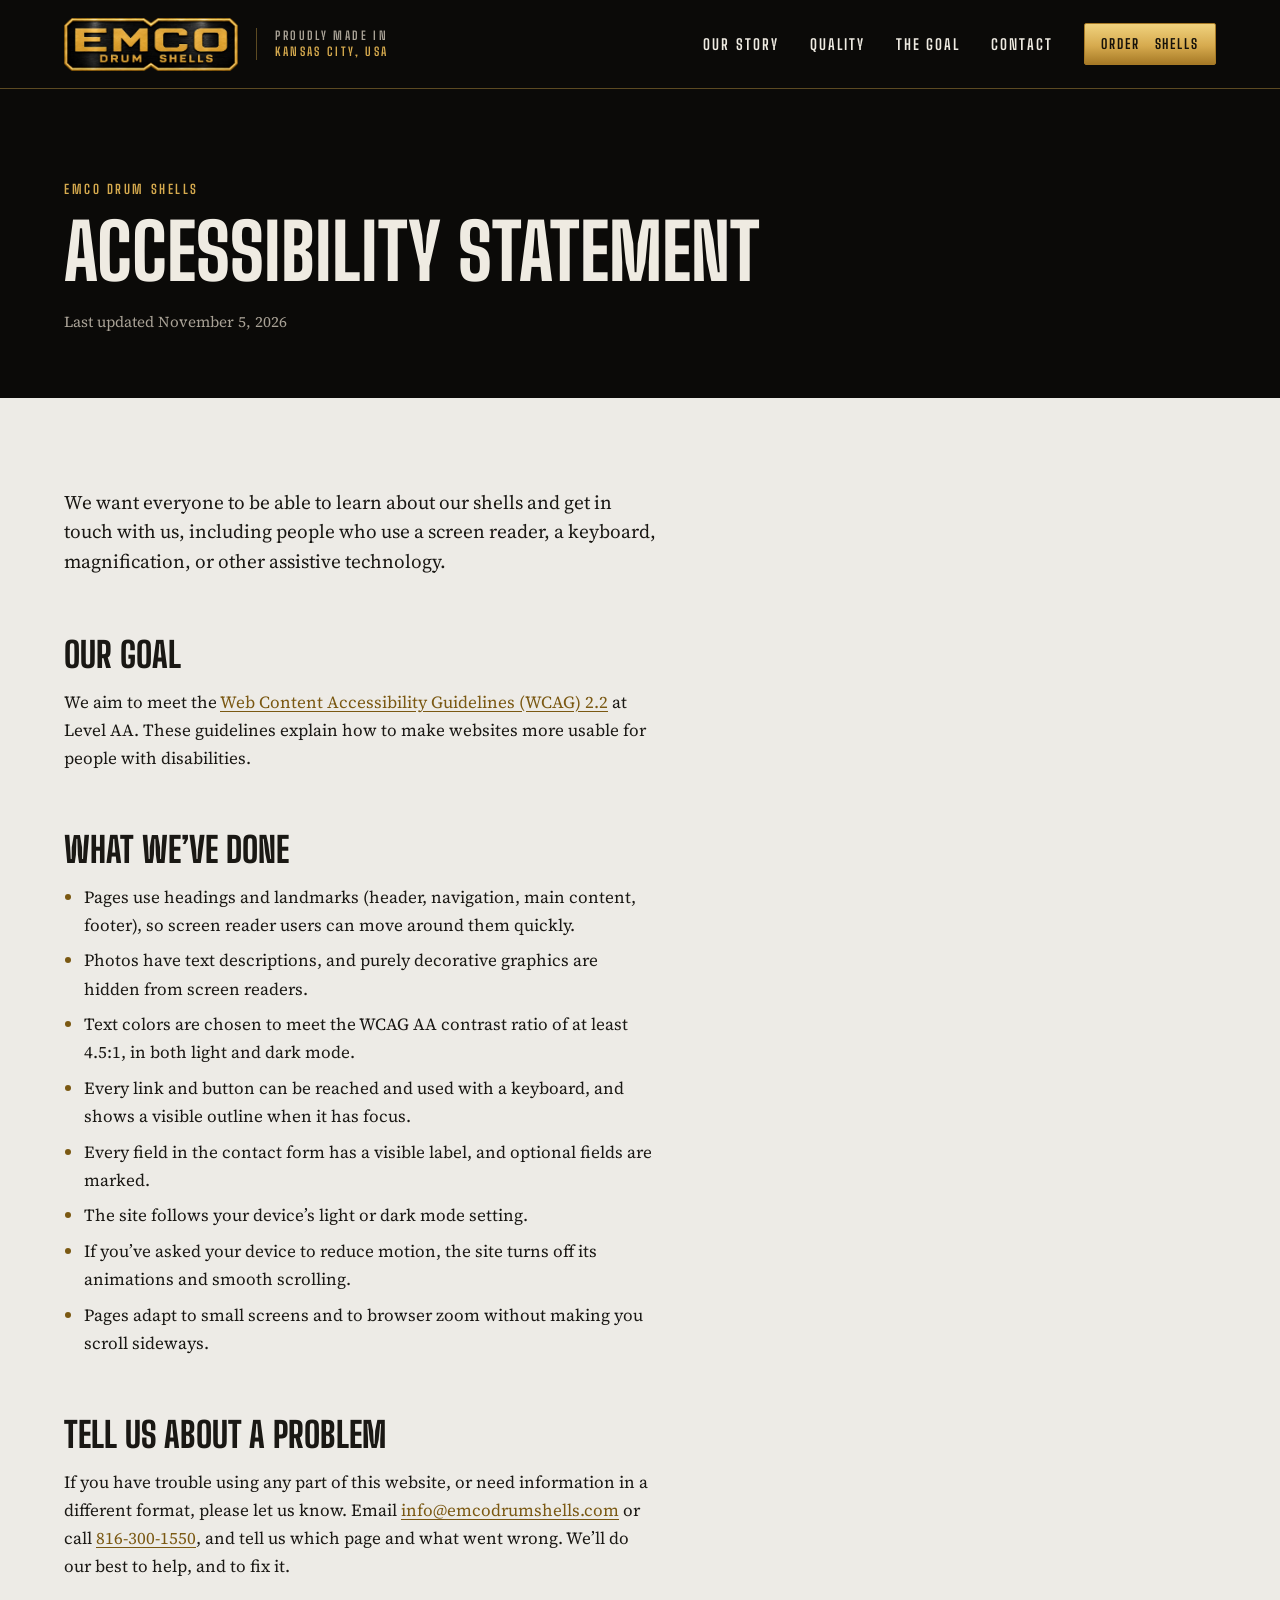
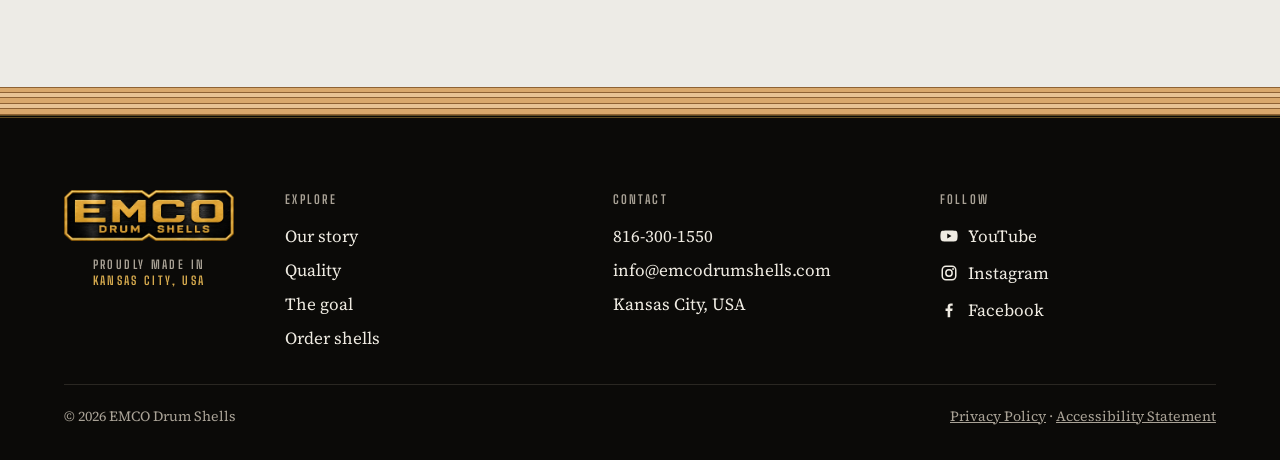
==== commit 5de4202d: "Add contact form to Orders & questions" ====
--- a/accessibility.html
+++ b/accessibility.html
@@ -47,7 +47,7 @@
     <div class="wrap">
       <p class="eyebrow">EMCO Drum Shells</p>
       <h1>Accessibility Statement</h1>
-      <p class="updated">Last updated November 4, 2026</p>
+      <p class="updated">Last updated November 5, 2026</p>
     </div>
   </header>
 
@@ -65,6 +65,7 @@
           <li>Photos have text descriptions, and purely decorative graphics are hidden from screen readers.</li>
           <li>Text colors are chosen to meet the WCAG AA contrast ratio of at least 4.5:1, in both light and dark mode.</li>
           <li>Every link and button can be reached and used with a keyboard, and shows a visible outline when it has focus.</li>
+          <li>Every field in the contact form has a visible label, and optional fields are marked.</li>
           <li>The site follows your device’s light or dark mode setting.</li>
           <li>If you’ve asked your device to reduce motion, the site turns off its animations and smooth scrolling.</li>
           <li>Pages adapt to small screens and to browser zoom without making you scroll sideways.</li>
--- a/styles.css
+++ b/styles.css
@@ -484,7 +484,7 @@
 .order .wrap {
   padding-block: clamp(64px, 9vw, 120px);
   display: grid;
-  grid-template-columns: minmax(0, 1.1fr) minmax(0, 1fr);
+  grid-template-columns: minmax(0, 1fr) minmax(0, 1.15fr);
   gap: 40px clamp(32px, 7vw, 112px);
   align-items: start;
 }
@@ -529,6 +529,107 @@
   transition: border-color .2s, color .2s;
 }
 .copy:hover { border-color: var(--gold); color: var(--gold); }
+.order-intro .contact { margin-top: clamp(28px, 4vw, 44px); }
+
+/* Inquiry form: a framed panel beside the intro. Field borders mix --band-muted into the band
+   so they clear 3:1 against it; the band is dark in both color schemes, so one set of colors serves. */
+.inquiry {
+  --field-bg: color-mix(in srgb, var(--band-ink) 5%, var(--band));
+  --field-line: color-mix(in srgb, var(--band-muted) 65%, var(--band));
+  color-scheme: dark;
+  padding: clamp(24px, 3.4vw, 40px);
+  border: 1px solid var(--gold-line);
+  border-radius: 2px;
+  background: color-mix(in srgb, var(--band-ink) 2%, var(--band));
+}
+.inquiry > * + * { margin-top: 28px; }
+.inquiry > .form-title { margin-top: 0; }
+.form-title {
+  font-family: var(--display);
+  font-weight: 800;
+  text-transform: uppercase;
+  font-size: clamp(1.6rem, 2.6vw, 2rem);
+  line-height: 1;
+  letter-spacing: .01em;
+  margin: 0;
+}
+.fields { display: grid; grid-template-columns: repeat(2, minmax(0, 1fr)); gap: 20px 18px; }
+.field { display: grid; gap: 8px; align-content: start; min-width: 0; }
+.field.wide { grid-column: 1 / -1; }
+.field > label, .group > legend {
+  font-family: var(--label);
+  font-weight: 700;
+  font-size: .8rem;
+  letter-spacing: .16em;
+  text-transform: uppercase;
+  line-height: 1.3;
+}
+.opt { color: var(--band-muted); font-weight: 600; letter-spacing: .08em; text-transform: none; }
+.inquiry input:not([type="radio"], [type="checkbox"]), .inquiry select, .inquiry textarea {
+  width: 100%;
+  margin: 0;
+  font-family: var(--body);
+  font-size: 1.0625rem;   /* 17px keeps iOS from zooming in on focus */
+  line-height: 1.4;
+  color: var(--band-ink);
+  background-color: var(--field-bg);
+  border: 1px solid var(--field-line);
+  border-radius: 2px;
+  padding: 11px 12px;
+  transition: border-color .2s;
+}
+.inquiry input:hover, .inquiry select:hover, .inquiry textarea:hover { border-color: var(--band-muted); }
+.inquiry input:focus-visible, .inquiry select:focus-visible, .inquiry textarea:focus-visible { border-color: var(--gold); }
+.inquiry textarea { resize: vertical; min-height: 7.5em; }
+.inquiry select {
+  appearance: none;
+  padding-right: 40px;
+  cursor: pointer;
+  background-image:
+    linear-gradient(45deg, transparent 50%, var(--band-muted) 50%),
+    linear-gradient(135deg, var(--band-muted) 50%, transparent 50%);
+  background-position: calc(100% - 21px) 52%, calc(100% - 15px) 52%;
+  background-size: 6px 6px;
+  background-repeat: no-repeat;
+}
+.inquiry .hint { margin: 0; max-width: none; font-size: .9rem; line-height: 1.4; color: var(--band-muted); }
+.group { margin-inline: 0; padding: 0; border: 0; min-width: 0; }
+.group > legend { float: left; width: 100%; padding: 0; margin: 0 0 12px; }
+.group > legend + * { clear: both; }
+.group > .fields { margin-top: 16px; }
+.choices { display: flex; flex-wrap: wrap; gap: 10px; }
+.choice, .check { font-family: var(--body); font-size: 1.0625rem; line-height: 1.35; cursor: pointer; }
+.choice {
+  display: inline-flex;
+  align-items: center;
+  gap: 10px;
+  padding: 10px 16px 10px 12px;
+  background: var(--field-bg);
+  border: 1px solid var(--field-line);
+  border-radius: 2px;
+  transition: border-color .2s, color .2s;
+}
+.choice:hover { border-color: var(--band-muted); }
+.choice:has(input:checked) { border-color: var(--gold); color: var(--gold-hi); }
+@supports selector(:has(*)) {
+  .choice input:focus-visible { outline: none; }
+  .choice:has(input:focus-visible) { outline: 2px solid var(--gold); outline-offset: 3px; }
+}
+.check { display: flex; align-items: flex-start; gap: 12px; }
+.inquiry input[type="radio"], .inquiry input[type="checkbox"] { accent-color: var(--gold); width: 18px; height: 18px; margin: 0; flex: none; }
+.check input { margin-top: .12em; }
+.submit-row { display: flex; flex-wrap: wrap; align-items: center; gap: 16px 24px; }
+.inquiry .btn { cursor: pointer; }
+.inquiry .btn:disabled { opacity: .6; cursor: progress; transform: none; }
+.inquiry .fine { flex: 1 1 220px; margin: 0; max-width: 42ch; font-size: .9rem; line-height: 1.45; color: var(--band-muted); }
+.inquiry .fine a, .form-done a { color: var(--band-ink); text-underline-offset: .15em; }
+.inquiry .fine a:hover, .form-done a:hover { color: var(--gold); }
+.inquiry .form-status { margin-top: 20px; font-size: 1rem; line-height: 1.5; color: var(--band-muted); }
+.inquiry .form-status:empty { margin-top: 0; }
+.inquiry .form-status.is-error { color: var(--band-ink); border-left: 3px solid var(--gold); padding-left: 12px; }
+.inquiry.is-sent > :not(.form-done) { display: none; }
+.inquiry.is-sent > .form-done { margin-top: 0; }
+.inquiry .form-done p { margin: 14px 0 0; }
 
 /* ---------- Document pages (privacy.html, accessibility.html) ---------- */
 /* A black title band under the masthead, then a single readable column on the light ground. */
@@ -632,6 +733,8 @@
   .lineage li:last-child { padding-bottom: 0; }
   .lineage li::before { top: 4px; left: -8px; }
   .factors ul { grid-template-columns: minmax(0, 1fr); gap: 24px; }
+  .inquiry { padding: 24px 20px; }
+  .fields { grid-template-columns: minmax(0, 1fr); }
   .site-foot .wrap { grid-template-columns: minmax(0, 1fr) minmax(0, 1fr); }
   .foot-contact { grid-column: 1 / -1; order: 3; }
   .legal { order: 4; }
